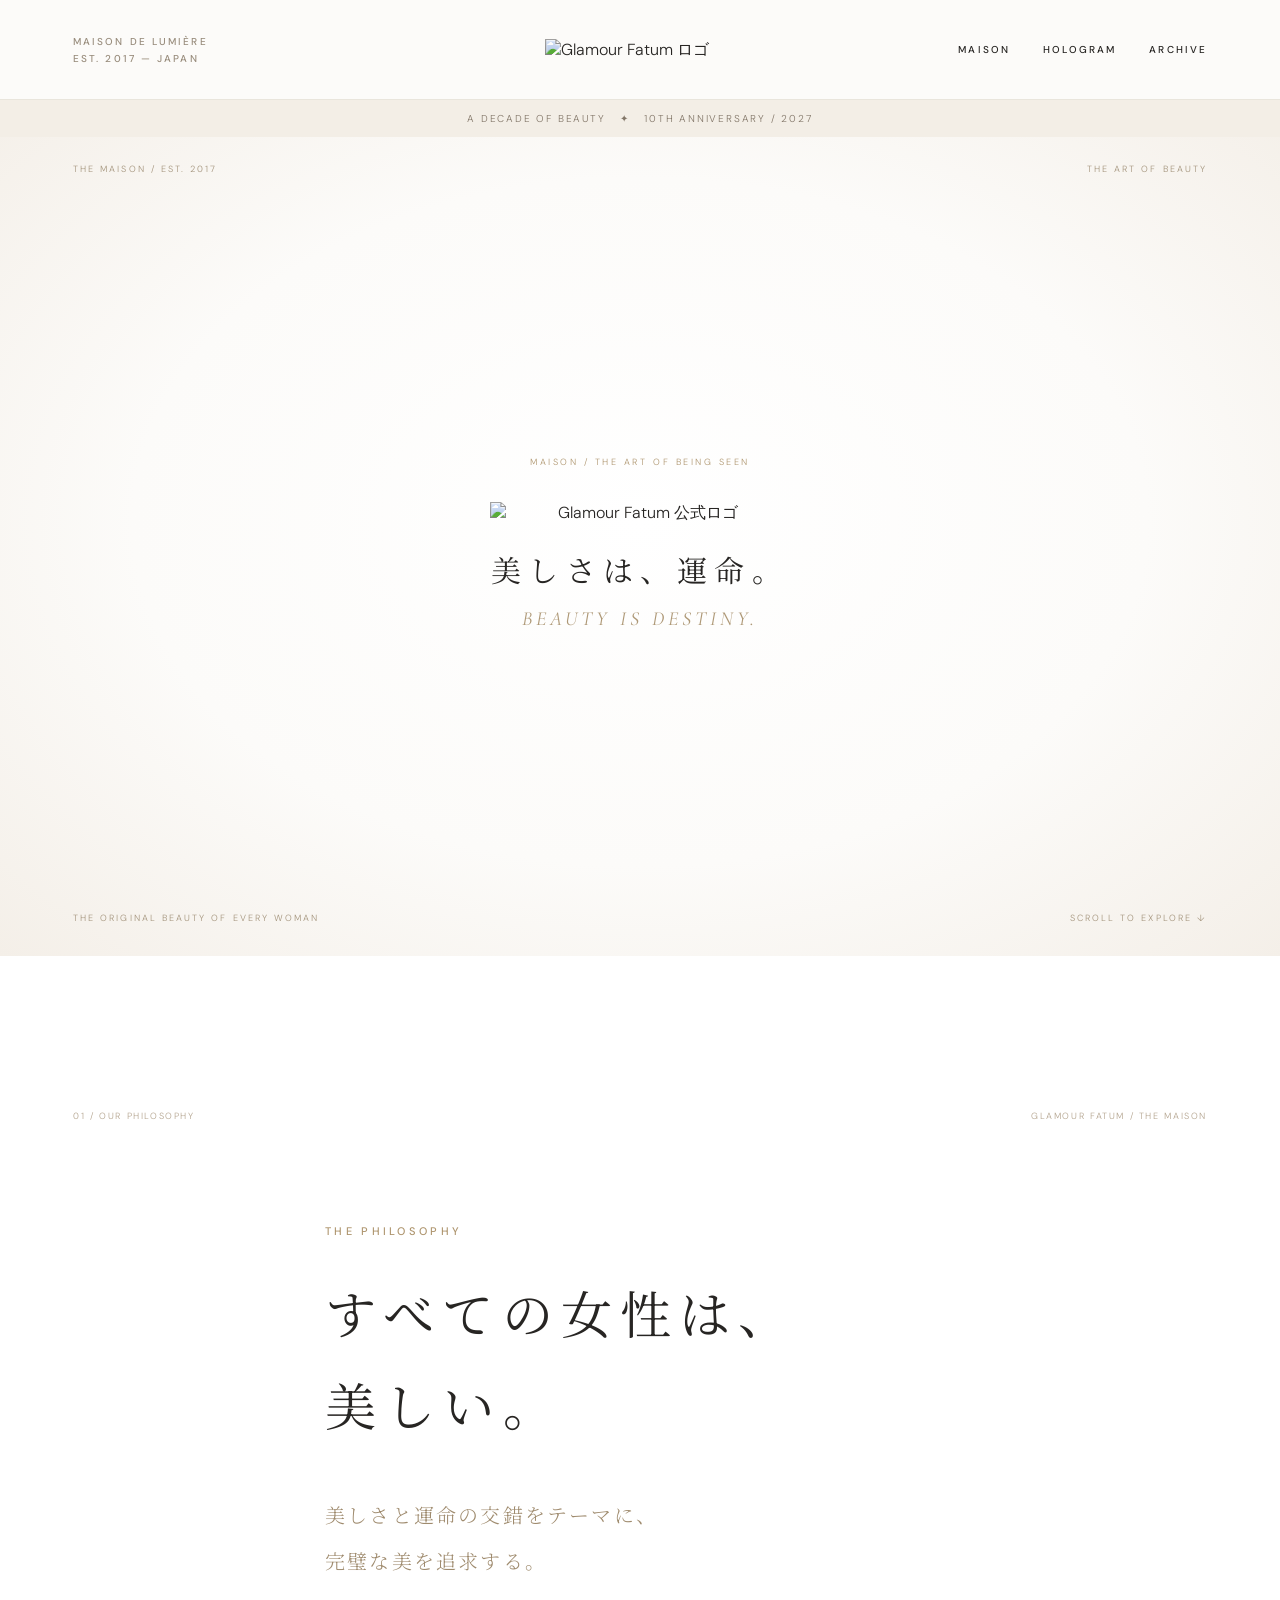
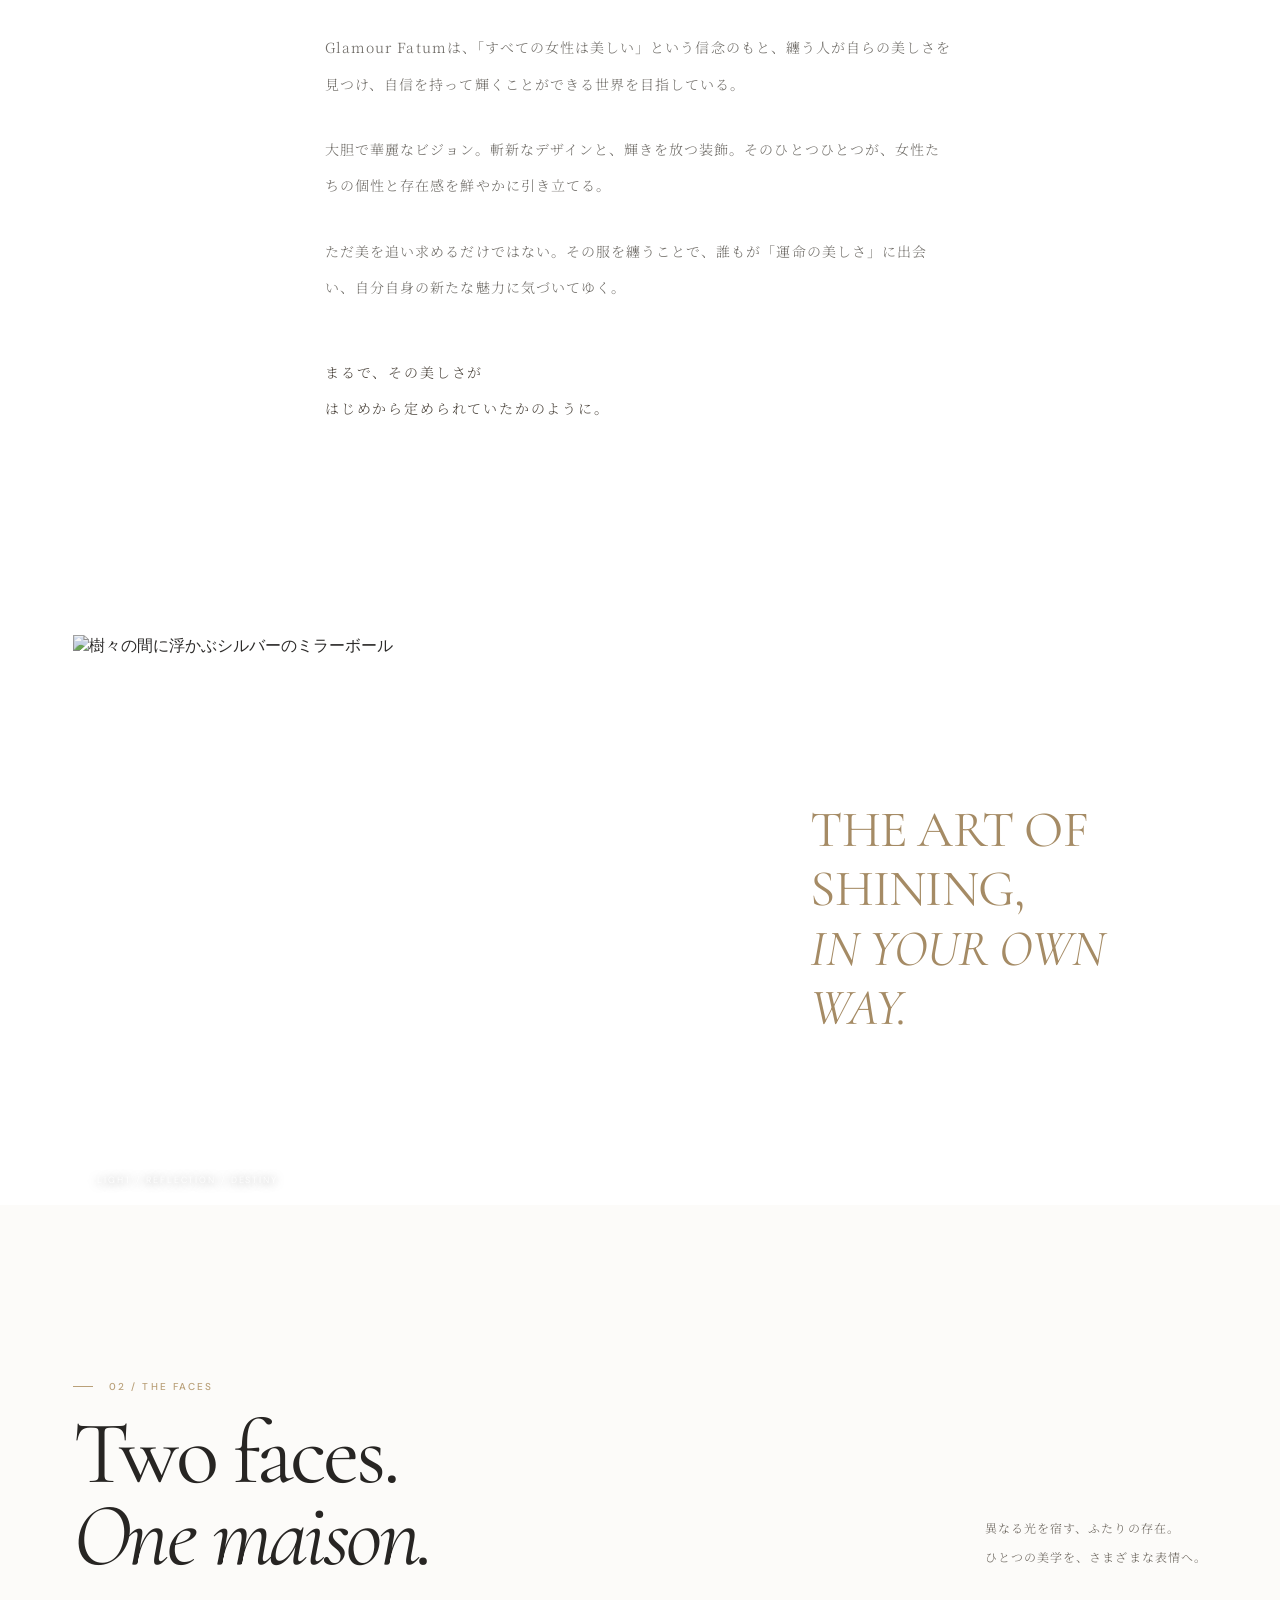
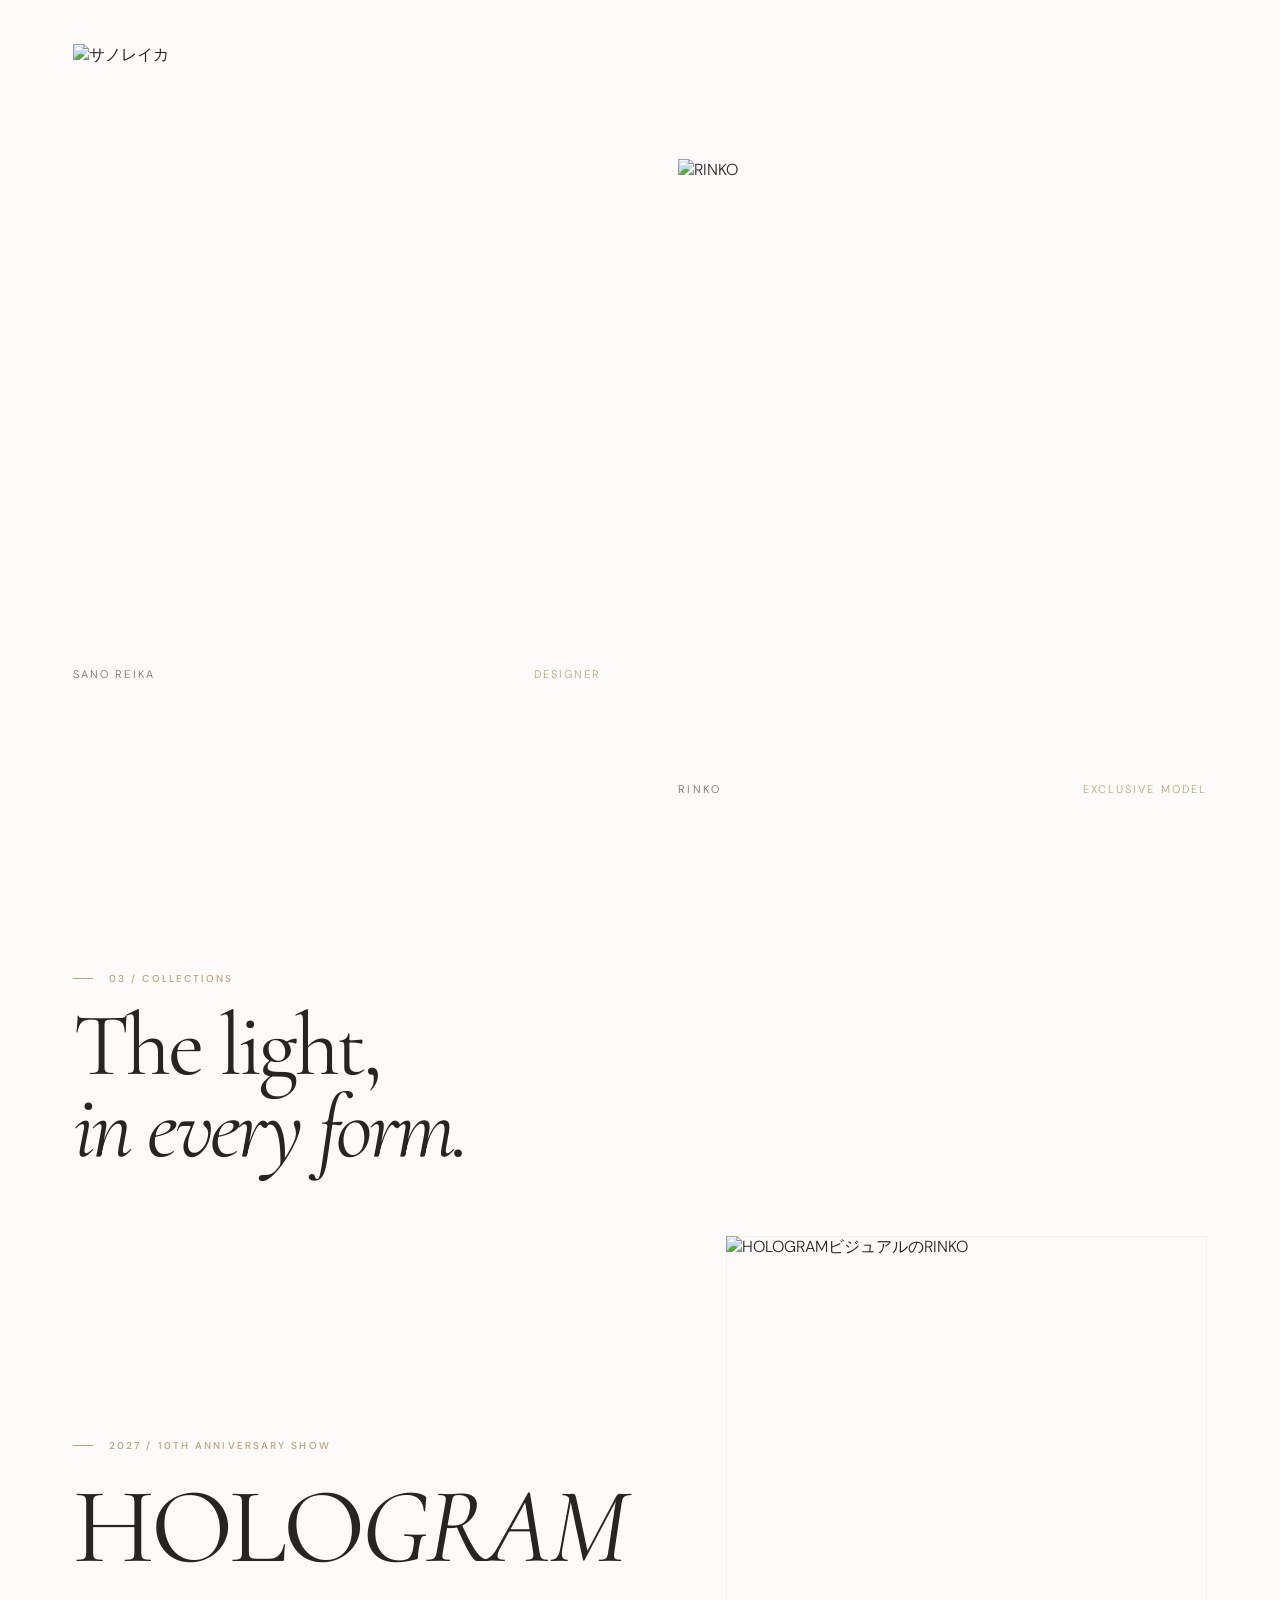
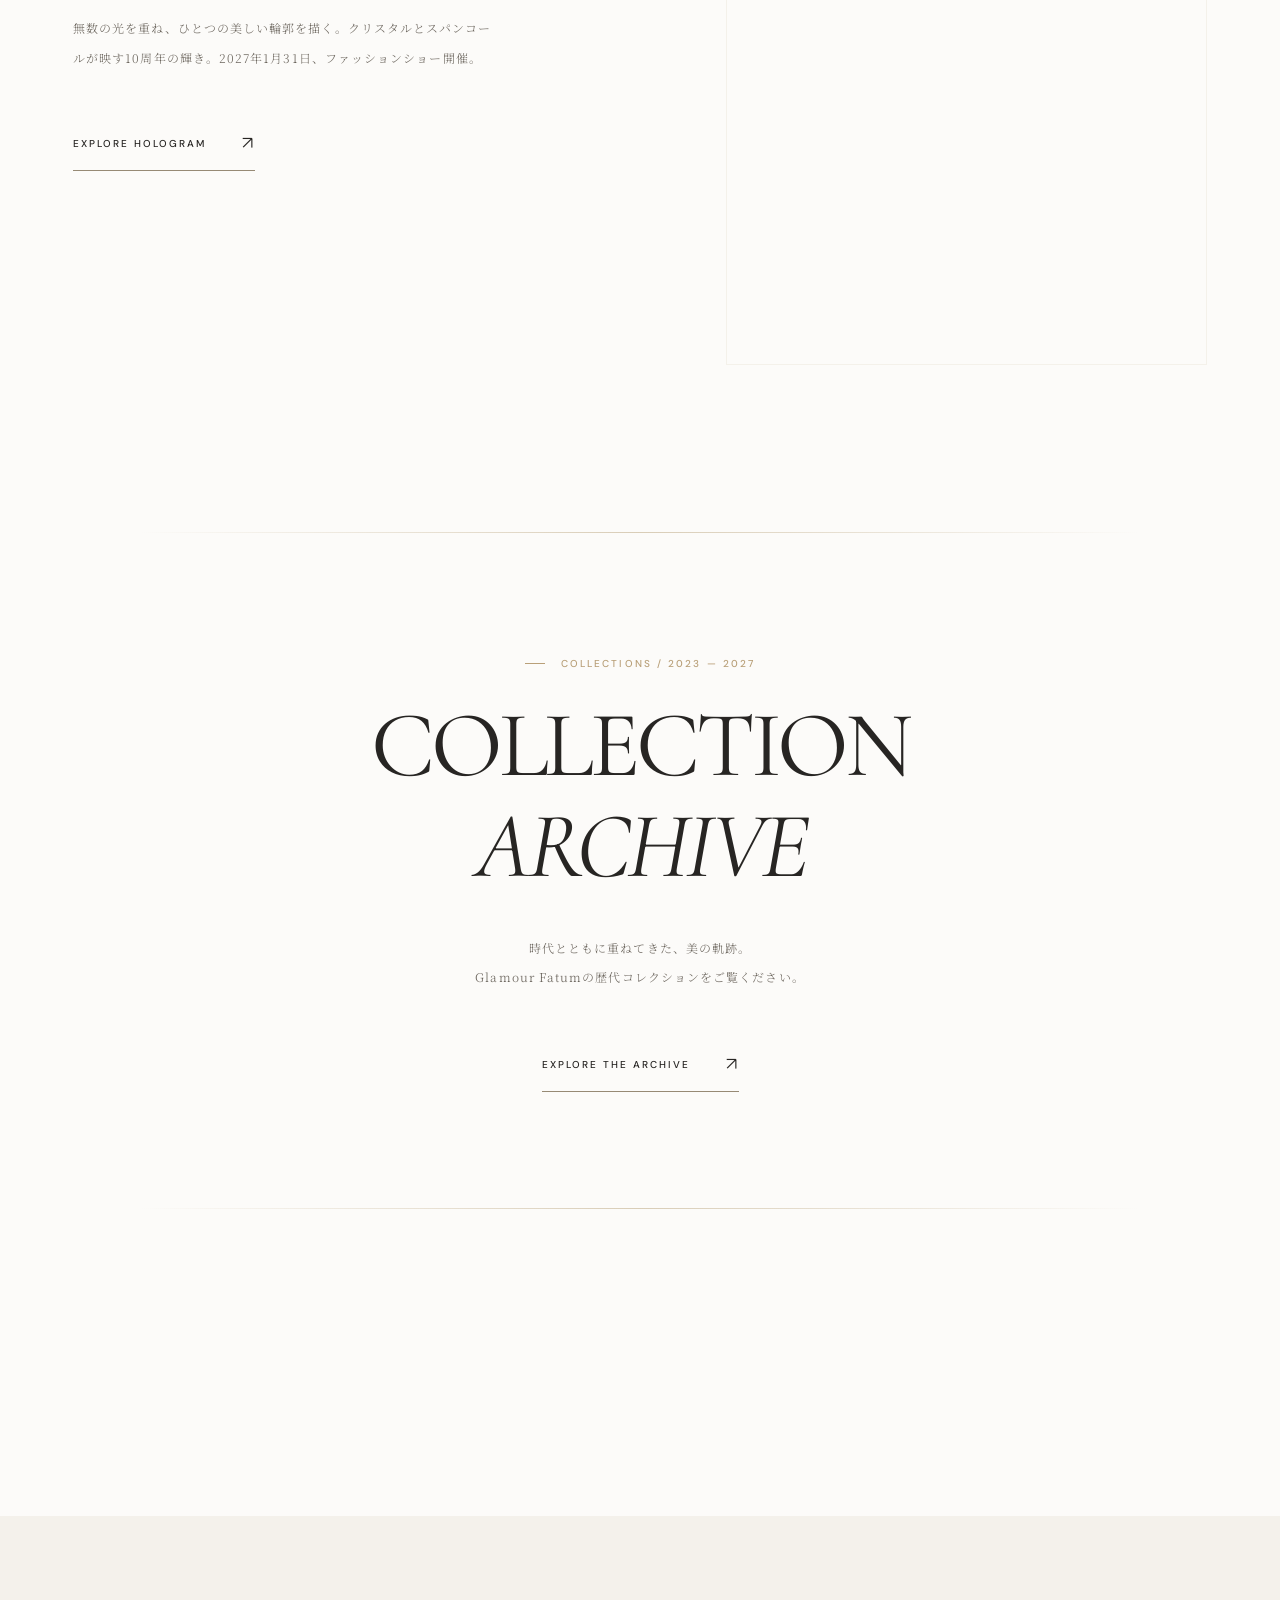
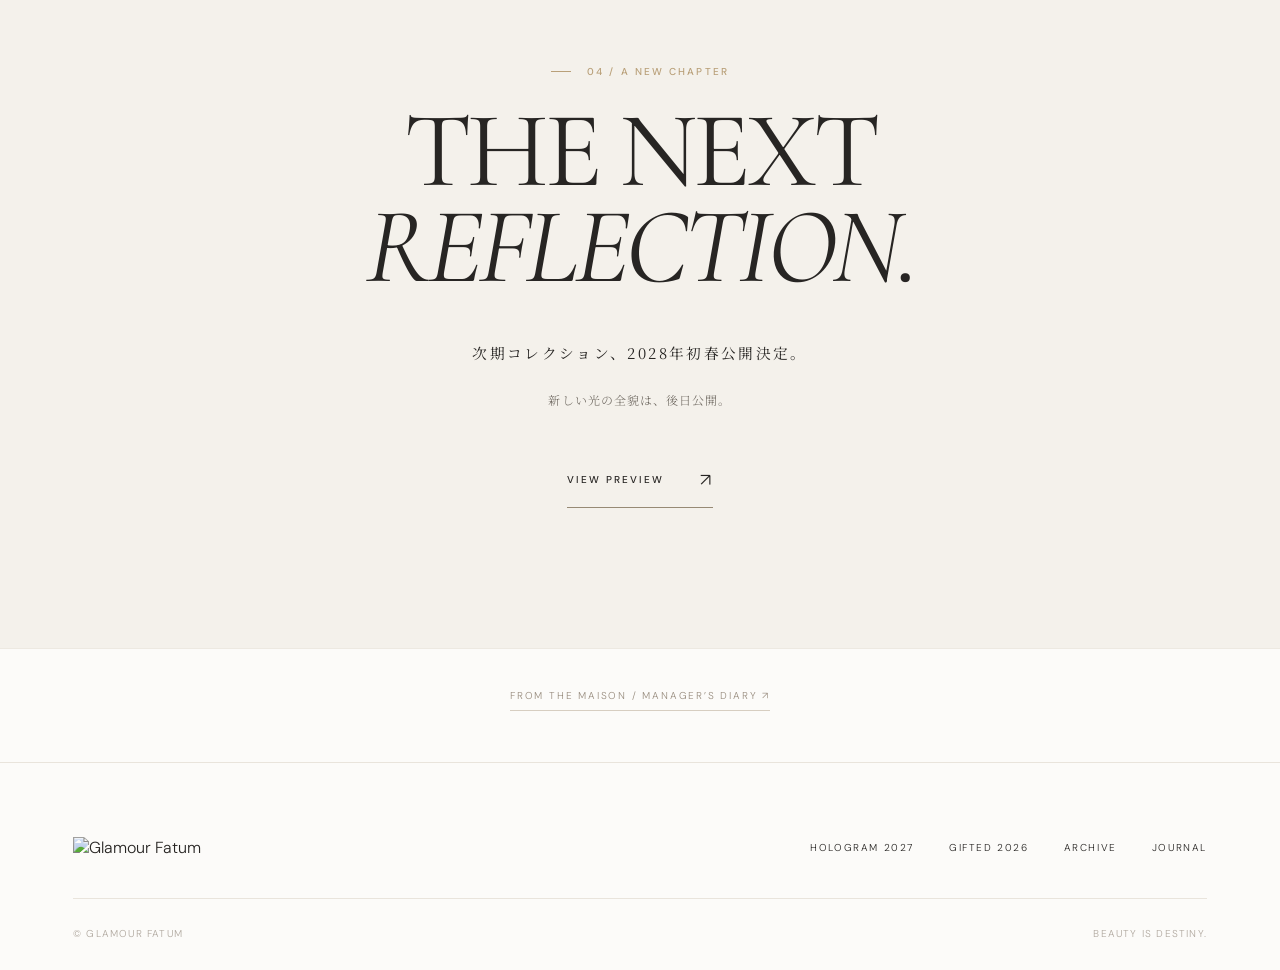
==== index.html @ 971a41c2 "Add files via upload" ====
<!DOCTYPE html>

<html lang="ja"><head><meta charset="utf-8"/><meta content="width=device-width,initial-scale=1" name="viewport"/><meta content="#fcfbf9" name="theme-color"/><meta content="Glamour Fatum 公式ブランドサイト。美しさは、運命。" name="description"/><title>MAISON | Glamour Fatum</title><link href="images/logo_full.png" rel="icon"/><link href="style.css" rel="stylesheet"/></head><body><div class="page"><header class="site-header"><div class="header-side">MAISON DE LUMIÈRE<br/>EST. 2017 — JAPAN</div><a aria-label="Glamour Fatum ホーム" class="brand" href="index.html"><img alt="Glamour Fatum ロゴ" src="images/logo_word.png"/></a><nav aria-label="メインメニュー" class="nav"><a href="index.html">MAISON</a><a href="collection.html">HOLOGRAM</a><a href="archive2026.html">ARCHIVE</a></nav></header><div class="strip">A DECADE OF BEAUTY   ✦   10TH ANNIVERSARY / 2027</div><main><section aria-label="Glamour Fatum ブランドの世界観" class="maison-intro">
<div class="maison-intro-meta"><span>THE MAISON / EST. 2017</span><span>THE ART OF BEAUTY</span></div>
<div class="maison-intro-center"><p class="maison-intro-serial">MAISON / THE ART OF BEING SEEN</p>
<img alt="Glamour Fatum 公式ロゴ" class="maison-intro-logo" src="images/logo_full.png"/>
<h1>美しさは、運命。</h1><p class="maison-intro-en">BEAUTY IS DESTINY.</p></div>
<div class="maison-intro-bottom"><span>THE ORIGINAL BEAUTY OF EVERY WOMAN</span><span>SCROLL TO EXPLORE ↓</span></div>
</section>
<section aria-labelledby="philosophy-title" class="philosophy" id="philosophy">
<div class="philosophy-head"><span>01 / OUR PHILOSOPHY</span><span>GLAMOUR FATUM / THE MAISON</span></div>
<div class="philosophy-content"><p class="philosophy-overline">THE PHILOSOPHY</p><h2 id="philosophy-title">すべての女性は、<br/>美しい。</h2>
<p class="philosophy-lead">美しさと運命の交錯をテーマに、<br/>完璧な美を追求する。</p>
<div class="philosophy-text"><p>Glamour Fatumは、「すべての女性は美しい」という信念のもと、纏う人が自らの美しさを見つけ、自信を持って輝くことができる世界を目指している。</p>
<p>大胆で華麗なビジョン。斬新なデザインと、輝きを放つ装飾。そのひとつひとつが、女性たちの個性と存在感を鮮やかに引き立てる。</p>
<p>ただ美を追い求めるだけではない。その服を纏うことで、誰もが「運命の美しさ」に出会い、自分自身の新たな魅力に気づいてゆく。</p>
<p class="philosophy-ending">まるで、その美しさが<br/>はじめから定められていたかのように。</p></div></div>
</section>
<section aria-label="Glamour Fatumの輝きを象徴するイメージカット" class="mirror-editorial">
<figure class="mirror-photo"><img alt="樹々の間に浮かぶシルバーのミラーボール" loading="lazy" src="images/mirrorball_editorial.webp"/><figcaption>LIGHT / REFLECTION / DESTINY</figcaption></figure>
<p class="mirror-caption">THE ART OF SHINING,<br/><em>IN YOUR OWN WAY.</em></p>
</section>
<section class="wrap spaced"><div class="section-head"><div><span class="overline">02 / THE FACES</span><h2>Two faces.<br/><em class="italic">One maison.</em></h2></div><p class="small-copy">異なる光を宿す、ふたりの存在。<br/>ひとつの美学を、さまざまな表情へ。</p></div><div class="editorial-pair"><figure><img alt="サノレイカ" src="images/reika_portrait.webp"/><figcaption><span>SANO REIKA</span><span class="caption-sub">DESIGNER</span></figcaption></figure><figure><img alt="RINKO" src="images/rinko_portrait.webp"/><figcaption><span>RINKO</span><span class="caption-sub">EXCLUSIVE MODEL</span></figcaption></figure></div></section>
<section class="wrap spaced" style="padding-top:0"><div class="section-head"><div><span class="overline">03 / COLLECTIONS</span><h2>The light,<br/><em class="italic">in every form.</em></h2></div></div><div class="collection-feature"><div class="feature-art"><img alt="HOLOGRAMビジュアルのRINKO" src="images/rinko_mirror.webp"/></div><div class="feature-copy"><span class="overline">2027 / 10TH ANNIVERSARY SHOW</span><h2 class="chapter-title">HOLO<em class="italic">GRAM</em></h2><p class="small-copy">無数の光を重ね、ひとつの美しい輪郭を描く。クリスタルとスパンコールが映す10周年の輝き。2027年1月31日、ファッションショー開催。</p><a class="line-link" href="collection.html">EXPLORE HOLOGRAM <span aria-hidden="true">↗</span></a></div></div><div class="archive-feature" aria-label="コレクションアーカイブへのご案内">
  <div class="archive-feature-rule" aria-hidden="true"></div>
  <div class="archive-feature-content">
    <span class="overline">COLLECTIONS / 2023 — 2027</span>
    <h2 class="archive-feature-title">COLLECTION<br><em class="italic">ARCHIVE</em></h2>
    <p class="small-copy">時代とともに重ねてきた、美の軌跡。<br>Glamour Fatumの歴代コレクションをご覧ください。</p>
    <a class="line-link" href="archive2026.html">EXPLORE THE ARCHIVE <span aria-hidden="true">↗</span></a>
  </div>
  <div class="archive-feature-rule" aria-hidden="true"></div>
</div></section>
<section class="coda"><span class="overline">04 / A NEW CHAPTER</span><h2>THE NEXT<br/><em class="italic">REFLECTION.</em></h2><p class="jp">次期コレクション、2028年初春公開決定。</p><p class="small-copy">新しい光の全貌は、後日公開。</p><a class="line-link" href="upcoming.html">VIEW PREVIEW <span aria-hidden="true">↗</span></a></section>
<aside aria-label="マネージャーの記録" class="journal-understated"><a href="journal.html">FROM THE MAISON  /  MANAGER’S DIARY  ↗</a></aside></main><footer class="site-footer"><a href="index.html"><img alt="Glamour Fatum" class="footer-logo" src="images/logo_word.png"/></a><div class="footer-links"><a href="collection.html">HOLOGRAM 2027</a><a href="gifted.html">GIFTED 2026</a><a href="archive2026.html">ARCHIVE</a><a href="journal.html">JOURNAL</a></div><div class="footer-meta"><span>© GLAMOUR FATUM</span><span>BEAUTY IS DESTINY.</span></div></footer></div></body></html>
---- style.css ----
@import url('https://fonts.googleapis.com/css2?family=Cormorant+Garamond:wght@400;500;600&family=DM+Sans:wght@300;400;500;600&family=Noto+Serif+JP:wght@400;500&display=swap');
:root{--ink:#272523;--mute:#837d75;--gold:#b9a079;--hair:#e9e4dc;--paper:#fcfbf9;--cream:#f7f4ee;--gutter:clamp(22px,5.7vw,108px);--serif:'Cormorant Garamond',Georgia,serif;--jp:'Noto Serif JP',serif;--sans:'DM Sans',sans-serif}
*{box-sizing:border-box}html{scroll-behavior:smooth}body{margin:0;color:var(--ink);background:var(--paper);font-family:var(--sans);font-weight:300;-webkit-font-smoothing:antialiased}img{display:block;max-width:100%}a{color:inherit;text-decoration:none}button{font:inherit}::selection{background:#e4d3b9;color:#181716}
.page{overflow:hidden}.site-header{height:100px;border-bottom:1px solid rgba(175,158,132,.24);display:grid;grid-template-columns:1fr auto 1fr;align-items:center;padding:0 var(--gutter);position:relative;z-index:10;background:rgba(252,251,249,.96)}.brand img{width:190px;height:auto;mix-blend-mode:multiply}.nav{display:flex;gap:clamp(18px,2.8vw,44px);justify-content:flex-end;align-items:center}.nav a,.header-side,.fine,.overline{font-size:10px;letter-spacing:.21em;font-weight:500;text-transform:uppercase}.nav a{white-space:nowrap;transition:color .2s}.nav a:hover{color:var(--gold)}.header-side{color:#998d7d;line-height:1.7}.mobile-menu{display:none}.strip{min-height:37px;background:#f3eee6;display:flex;justify-content:center;align-items:center;color:#827668;text-align:center;font-size:10px;letter-spacing:.18em;padding:7px 15px}.wrap{max-width:1490px;padding:0 var(--gutter);margin:0 auto}.overline{color:var(--gold);display:inline-flex;gap:16px;align-items:center}.overline:before{content:'';width:20px;height:1px;background:currentColor}.big-title{font-family:var(--serif);font-weight:400;font-size:clamp(68px,11.2vw,190px);line-height:.78;letter-spacing:-.047em;margin:0}.chapter-title{font-family:var(--serif);font-weight:400;font-size:clamp(58px,7.4vw,119px);letter-spacing:-.035em;line-height:.87;margin:20px 0 30px}.italic{font-style:italic}.jp{font-family:var(--jp);font-size:clamp(13px,1.15vw,16px);font-weight:400;letter-spacing:.16em;line-height:2.4}.small-copy{font-family:var(--jp);font-size:12px;line-height:2.45;letter-spacing:.09em;color:#6b655d}.line-link{display:inline-flex;gap:36px;align-items:center;border-bottom:1px solid #978a75;padding:15px 0;font-size:10px;letter-spacing:.2em;text-transform:uppercase;font-weight:500;transition:gap .2s,color .2s}.line-link:hover{gap:49px;color:#a58b62}.line-link span{font-size:18px;font-weight:300}.hairline{border:0;border-top:1px solid var(--hair)}
.hero{padding:clamp(72px,10vw,140px) var(--gutter) clamp(98px,11vw,160px);position:relative}.hero-flag{display:flex;justify-content:space-between;align-items:center;margin-bottom:clamp(42px,5vw,80px);color:#9b8b75}.hero-grid{display:grid;grid-template-columns:.83fr 1.17fr;gap:6vw;align-items:center}.hero-copy{align-self:stretch;display:flex;flex-direction:column;justify-content:center}.hero-copy .jp{margin:44px 0 38px}.hero-images{position:relative;min-height:650px}.hero-images .frame-a{width:69%;height:585px;object-fit:cover;object-position:50% 34%;margin-left:auto}.hero-images .frame-b{position:absolute;left:0;bottom:-50px;width:45%;height:380px;object-fit:cover;object-position:center 33%;border:9px solid var(--paper)}.hero-vertical{position:absolute;right:-22px;bottom:-85px;writing-mode:vertical-rl;color:var(--gold);font-family:var(--serif);font-size:12px;letter-spacing:.3em}.hero-orbit{font-family:var(--serif);color:#e6d9c6;position:absolute;font-size:clamp(130px,16vw,255px);line-height:1;left:40%;top:10%;pointer-events:none;z-index:-1}
.spaced{padding-top:clamp(100px,13vw,205px);padding-bottom:clamp(100px,13vw,205px)}.section-head{display:flex;justify-content:space-between;align-items:end;gap:22px;margin-bottom:66px}.section-head h2{font-family:var(--serif);font-size:clamp(50px,7vw,105px);letter-spacing:-.04em;font-weight:400;line-height:.92;margin:20px 0 0}.section-head .small-copy{max-width:320px;margin:0 0 6px}.editorial-pair{display:grid;grid-template-columns:1fr 1fr;gap:clamp(24px,6vw,110px)}.editorial-pair figure{margin:0}.editorial-pair figure:nth-child(2){padding-top:115px}.editorial-pair img{width:100%;height:clamp(370px,47vw,650px);object-fit:cover}.editorial-pair figcaption{padding:22px 0 0;display:flex;justify-content:space-between;font-size:11px;letter-spacing:.19em;color:#766d65}.editorial-pair .caption-sub{color:var(--gold)}.statements{padding:100px var(--gutter);border-top:1px solid var(--hair);border-bottom:1px solid var(--hair);text-align:center}.statements .jp{max-width:700px;margin:0 auto}.statements .logo-centre{width:min(230px,55%);margin:0 auto 25px;mix-blend-mode:multiply}.collection-feature{display:grid;grid-template-columns:1fr 1fr;gap:clamp(30px,8vw,120px);align-items:center}.collection-feature:nth-child(even){direction:rtl}.collection-feature>*{direction:ltr}.feature-art{position:relative}.feature-art img{width:100%;height:clamp(490px,57vw,810px);object-fit:cover}.feature-art:after{content:'';position:absolute;inset:0;border:1px solid rgba(185,160,121,.12);pointer-events:none}.feature-copy{padding:65px 0}.feature-copy .chapter-title{font-size:clamp(67px,8.4vw,140px)}.feature-copy .small-copy{max-width:420px}.feature-copy .line-link{margin-top:32px}.coda{background:#f4f1eb;padding:140px var(--gutter);text-align:center}.coda h2{font-family:var(--serif);font-size:clamp(58px,8.4vw,135px);font-weight:400;line-height:.89;letter-spacing:-.04em;margin:26px 0 40px}.coda .small-copy{margin-bottom:38px}.coda .line-link{margin:auto}.site-footer{padding:74px var(--gutter) 30px;border-top:1px solid var(--hair);display:grid;grid-template-columns:1fr auto;gap:40px}.footer-logo{width:180px;mix-blend-mode:multiply}.footer-links{display:flex;gap:35px;align-items:center;font-size:10px;letter-spacing:.16em}.footer-meta{grid-column:1/-1;display:flex;justify-content:space-between;color:#afa79e;font-size:10px;letter-spacing:.12em;border-top:1px solid var(--hair);padding-top:28px}
.inner-hero{padding:100px var(--gutter) 90px;text-align:center}.inner-hero .chapter-title{font-size:clamp(90px,15vw,260px);margin:43px 0 28px}.inner-hero .jp{color:#73685d}.cover-photo{width:100%;height:min(76vw,930px);object-fit:cover;object-position:center 37%}.photo-credit{padding:19px var(--gutter);display:flex;justify-content:space-between;color:#9b8c7b;font-size:10px;letter-spacing:.18em}.intro-split{display:grid;grid-template-columns:1fr 1fr;gap:9vw;padding-top:145px;padding-bottom:140px}.intro-split h2{font-family:var(--serif);font-weight:400;font-size:clamp(52px,7vw,110px);line-height:.9;letter-spacing:-.03em;margin:20px 0}.intro-split p{margin-top:30px;max-width:465px}.archive-banner{border-top:1px solid var(--hair);border-bottom:1px solid var(--hair);padding:62px var(--gutter);display:flex;justify-content:space-between;gap:30px;align-items:center}.archive-banner strong{font-family:var(--serif);font-size:39px;font-weight:400;letter-spacing:-.02em}.archive-banner p{font-family:var(--jp);font-size:12px;color:#8e8172}.archive-banner a{flex-shrink:0}.look-area{padding-top:110px;padding-bottom:160px}.looks{display:grid;grid-template-columns:repeat(3,1fr);column-gap:clamp(18px,3vw,50px);row-gap:90px}.look{padding:0;margin:0;border:0;background:none;text-align:left;cursor:pointer;color:inherit}.look .look-pic{overflow:hidden;background:#eeeae3;position:relative}.look .look-pic img{width:100%;aspect-ratio:2/2.8;object-fit:cover;transition:transform .7s ease}.look:hover img{transform:scale(1.035)}.look .look-pic:after{content:'↗';position:absolute;right:19px;bottom:19px;width:37px;height:37px;display:grid;place-items:center;background:rgba(255,255,255,.93);font-size:19px}.look .look-legend{display:flex;justify-content:space-between;gap:15px;margin-top:18px;align-items:center}.look .look-legend b{font-size:11px;letter-spacing:.17em;font-weight:500}.look .look-legend span{color:#ac9d8a;font-family:var(--serif);font-size:17px;font-style:italic}.look .look-name{font-family:var(--serif);font-size:27px;font-weight:400;margin:7px 0 0}.modal{border:0;padding:0;width:min(1100px,92vw);max-height:min(90vh,970px);box-shadow:0 32px 100px #2d272630;background:#fff;color:var(--ink)}.modal::backdrop{background:rgba(18,17,16,.75)}.modal-in{display:grid;grid-template-columns:1.05fr .95fr;min-height:600px}.modal-img{width:100%;height:100%;max-height:83vh;object-fit:cover}.modal-text{padding:clamp(36px,6vw,90px);align-self:center}.modal-text h3{font-family:var(--serif);font-size:clamp(40px,5vw,78px);font-weight:400;line-height:1.0;margin:18px 0 28px}.modal-text p{color:#756b60;font-family:var(--jp);font-size:12px;line-height:2.45}.modal-close{position:absolute;right:20px;top:20px;width:40px;height:40px;border:1px solid var(--hair);background:#fff;cursor:pointer;font-size:19px}.modal-controls{display:flex;gap:18px;margin-top:56px}.modal-controls button{border:0;border-bottom:1px solid #a4a09b;padding:10px 20px 10px 0;background:none;letter-spacing:.12em;cursor:pointer;color:var(--ink)}.modal-controls button:disabled{opacity:.3;cursor:default}
.archive-list{padding:80px var(--gutter) 150px}.archive-list .old-row{display:grid;grid-template-columns:160px 1fr 180px;align-items:center;border-top:1px solid var(--hair);padding:35px 0;gap:25px}.archive-list .old-row:last-child{border-bottom:1px solid var(--hair)}.old-year{color:var(--gold);font-size:11px;letter-spacing:.19em}.old-title{font-family:var(--serif);font-weight:400;font-size:clamp(42px,6vw,85px);line-height:.95}.old-note{font-size:10px;letter-spacing:.17em;color:#968c80;text-align:right}.journal-grid{display:grid;grid-template-columns:1fr 1fr;gap:70px 65px;padding:30px var(--gutter) 160px}.journal-card{border-top:1px solid var(--hair);padding-top:30px}.journal-card img{width:100%;height:300px;object-fit:cover}.journal-card .date{display:block;font-size:10px;color:var(--gold);letter-spacing:.23em;margin:30px 0 14px}.journal-card h2{font-family:var(--jp);font-weight:400;font-size:23px;letter-spacing:.09em;line-height:1.65;margin:0 0 13px}.journal-card p{font-family:var(--jp);color:#8c8175;font-size:12px;line-height:2}.article{max-width:900px;margin:0 auto;padding:130px var(--gutter) 180px}.article .article-title{font-family:var(--jp);font-weight:400;font-size:clamp(28px,4vw,55px);line-height:1.65;margin:34px 0}.article .article-image{width:100%;height:clamp(280px,48vw,600px);object-fit:cover;margin:65px 0}.article .article-body p{font-family:var(--jp);line-height:2.85;font-size:14px;letter-spacing:.07em;margin:0 0 34px}.article .line-link{margin-top:45px}
@media(max-width:1000px){.site-header{grid-template-columns:1fr auto;min-height:83px;height:auto}.header-side{display:none}.brand img{width:157px}.nav{gap:18px}.nav a{font-size:9px;letter-spacing:.13em}.hero-images{min-height:500px}.hero-images .frame-a{height:460px}.hero-images .frame-b{height:270px}.hero-vertical{right:0}.looks{grid-template-columns:repeat(2,1fr)}.feature-copy .chapter-title{font-size:clamp(56px,9vw,95px)}}
@media(max-width:650px){:root{--gutter:22px}.site-header{min-height:70px;padding:12px var(--gutter);gap:8px;display:block}.brand{display:block;width:155px;margin:0 auto 15px}.brand img{width:100%}.nav{justify-content:center;gap:14px;flex-wrap:wrap}.nav a{font-size:9px;letter-spacing:.09em}.strip{font-size:9px;letter-spacing:.08em}.hero{padding:58px var(--gutter) 108px}.hero-flag{margin-bottom:32px}.hero-grid{grid-template-columns:1fr;gap:38px}.hero-copy{text-align:center;align-items:center}.hero-copy .jp{margin:26px 0 18px;font-size:12px}.big-title{font-size:clamp(70px,18vw,115px)}.hero-images{min-height:430px}.hero-images .frame-a{width:76%;height:430px}.hero-images .frame-b{width:47%;height:255px;bottom:-29px;border:5px solid var(--paper)}.hero-vertical{display:none}.hero-orbit{display:none}.spaced{padding-top:95px;padding-bottom:95px}.section-head{display:block;margin-bottom:35px}.section-head .small-copy{margin-top:20px}.editorial-pair{gap:16px}.editorial-pair img{height:300px}.editorial-pair figure:nth-child(2){padding-top:80px}.editorial-pair figcaption{display:block;font-size:9px;line-height:2}.statements{padding:85px var(--gutter)}.collection-feature,.collection-feature:nth-child(even){display:flex;flex-direction:column;direction:ltr;gap:26px}.collection-feature .feature-art,.collection-feature .feature-copy{width:100%;padding:0}.feature-art img{height:480px}.feature-copy .chapter-title{font-size:clamp(67px,16vw,105px)}.feature-copy{padding-bottom:40px!important}.coda{padding:100px var(--gutter)}.site-footer{padding:60px var(--gutter) 26px;display:block}.footer-logo{width:145px}.footer-links{margin:35px 0;gap:23px;flex-wrap:wrap}.footer-meta{gap:16px;line-height:1.7}.inner-hero{padding:75px var(--gutter) 60px}.inner-hero .chapter-title{font-size:clamp(80px,18vw,125px);margin:27px 0}.inner-hero .jp{font-size:12px}.cover-photo{height:490px}.photo-credit{font-size:8px;letter-spacing:.1em;gap:10px}.intro-split{display:block;padding-top:80px;padding-bottom:90px}.intro-split p{margin-top:24px}.archive-banner{display:block;padding:48px var(--gutter)}.archive-banner strong{font-size:34px}.archive-banner a{margin-top:14px}.look-area{padding-top:70px;padding-bottom:110px}.looks{grid-template-columns:repeat(2,minmax(0,1fr));gap:48px 14px}.look .look-legend{display:block}.look .look-legend span{display:block;margin-top:7px}.look .look-name{font-size:21px}.look .look-pic:after{bottom:8px;right:8px;width:29px;height:29px}.modal{width:96vw;max-height:94vh}.modal-in{display:block;min-height:auto}.modal-img{height:48vh;max-height:none}.modal-text{padding:26px}.modal-text h3{font-size:43px;margin:10px 0 15px}.modal-controls{margin-top:22px}.archive-list{padding:55px var(--gutter) 100px}.archive-list .old-row{grid-template-columns:85px 1fr;gap:10px;padding:28px 0}.old-note{grid-column:2;text-align:left}.old-title{font-size:48px}.journal-grid{display:block;padding:25px var(--gutter) 110px}.journal-card{margin-bottom:65px}.journal-card img{height:260px}.article{padding:85px var(--gutter) 120px}.article .article-image{margin:35px 0}.article .article-body p{font-size:13px}}
@media(prefers-reduced-motion:reduce){*,*:before,*:after{scroll-behavior:auto!important;transition:none!important}}

/* Mobile readability & uncut original brand mark — 2026-11-01 */
.brand img,.footer-logo,.statements .logo-centre{object-fit:contain;object-position:center;max-width:100%;height:auto;mix-blend-mode:multiply}
.inner-hero .chapter-title,.feature-copy .chapter-title{white-space:nowrap;overflow:visible;line-height:1.04}
@media(max-width:650px){
 :root{--gutter:clamp(16px,5vw,25px)}
 .page{overflow:hidden}
 .site-header{padding:15px var(--gutter) 13px;min-height:0}
 .site-header .brand{width:min(220px,68vw);max-width:100%;margin:0 auto 15px}
 .site-header .brand img{width:100%;height:auto;max-height:58px;object-fit:contain}
 .site-header .nav{display:grid;grid-template-columns:repeat(4,minmax(0,1fr));gap:2px 7px;width:100%;align-items:center}
 .site-header .nav a{text-align:center;white-space:nowrap;font-size:clamp(8px,2.35vw,10px);letter-spacing:.025em;line-height:1.5;padding:6px 0}
 .inner-hero{padding:62px var(--gutter) 48px}
 .inner-hero .chapter-title{font-size:clamp(38px,12.8vw,76px);letter-spacing:-.055em;margin:22px 0 17px;white-space:nowrap}
 .feature-copy .chapter-title{font-size:clamp(38px,12.1vw,79px);letter-spacing:-.055em;white-space:nowrap;margin:18px 0 22px}
 .hero-copy .big-title{font-size:clamp(60px,16vw,105px)}
 .section-head h2{font-size:clamp(43px,12.2vw,73px)}
 .statements .logo-centre{width:min(250px,70vw);height:auto;max-height:300px;object-fit:contain}
 .site-footer .footer-logo{width:min(195px,55vw);height:auto;object-fit:contain}
 .cover-photo{height:clamp(365px,118vw,530px)}
 .photo-credit{flex-wrap:wrap;line-height:1.8}
 .look .look-name{font-size:clamp(17px,5vw,23px);overflow-wrap:anywhere}
 .modal-text h3{font-size:clamp(30px,10vw,45px)}
}
@media(max-width:375px){
 .inner-hero .chapter-title{font-size:12vw}
 .feature-copy .chapter-title{font-size:11.3vw}
 .site-header .nav a{font-size:8px}
}

/* THE MAISON — photographic philosophy redesign, mobile first */
.maison-intro{min-height:720px;min-height:min(91svh,850px);padding:24px var(--gutter) 30px;display:flex;flex-direction:column;justify-content:space-between;gap:32px;background:radial-gradient(ellipse at 50% 47%,#fff 0%,#fcfbf9 56%,#f4efe8 100%)}
.maison-intro-meta,.maison-intro-bottom{display:flex;justify-content:space-between;gap:18px;font-size:9px;letter-spacing:.23em;color:#a2927a;line-height:1.8}
.maison-intro-center{margin:auto;text-align:center;width:100%;display:flex;flex-direction:column;align-items:center}
.maison-intro-serial{font-size:9px;letter-spacing:.28em;color:#ae956e;margin:0 0 34px}
.maison-intro-logo{width:clamp(180px,25vw,300px);max-width:72%;height:auto;object-fit:contain;mix-blend-mode:multiply}
.maison-intro h1{font-family:var(--jp);font-size:clamp(19px,2.7vw,30px);letter-spacing:.24em;font-weight:400;line-height:1.7;margin:20px 0 0}
.maison-intro-en{font:italic 20px var(--serif);letter-spacing:.2em;color:#ae9876;margin:12px 0 0}
.philosophy{padding:clamp(76px,12vw,160px) var(--gutter) clamp(105px,14vw,195px);background:#fff}
.philosophy-head{display:flex;justify-content:space-between;gap:20px;color:#b2a28c;font-size:9px;letter-spacing:.18em}
.philosophy-content{width:min(100%,630px);margin:clamp(65px,8vw,130px) auto 0}
.philosophy-overline{font:500 11px var(--sans);letter-spacing:.3em;color:#ae956e;margin:0 0 28px}
.philosophy h2{font-family:var(--jp);font-weight:400;font-size:clamp(27px,4vw,52px);line-height:1.8;letter-spacing:.16em;margin:0 0 42px}
.philosophy-lead{font-family:var(--jp);font-size:clamp(15px,2vw,20px);line-height:2.3;letter-spacing:.11em;color:#9f8b6e;margin:0 0 45px}
.philosophy-text p{font-family:var(--jp);color:#716e69;font-size:clamp(12px,1.15vw,14px);line-height:2.6;letter-spacing:.075em;margin:0 0 29px}
.philosophy-text .philosophy-ending{color:#4b443c;margin-top:48px;letter-spacing:.13em}
.mirror-editorial{padding:0 var(--gutter) 0;background:#fff;display:flex;align-items:center;gap:8vw;min-height:570px}
.mirror-photo{position:relative;margin:0;width:56%;align-self:stretch;min-height:570px;overflow:hidden}
.mirror-photo img{width:100%;height:100%;position:absolute;inset:0;object-fit:cover;object-position:50% 55%;filter:saturate(.72) contrast(.93)}
.mirror-photo figcaption{position:absolute;bottom:19px;left:24px;color:#fff;font-size:9px;letter-spacing:.21em;text-shadow:0 1px 8px #0008}
.mirror-caption{font-family:var(--serif);font-size:clamp(27px,4vw,66px);font-weight:400;line-height:1.16;letter-spacing:-.015em;color:#a58b65;flex:1}.mirror-caption em{font-weight:400}
.journal-visual{background:linear-gradient(145deg,#f3efe8,#fff 55%,#eee5d6);height:clamp(370px,47vw,650px);display:flex;flex-direction:column;align-items:center;justify-content:center;gap:40px;text-align:center;padding:30px;color:#a38a66}
.journal-visual span{font-family:var(--serif);font-size:clamp(40px,6vw,95px);line-height:.9;letter-spacing:-.025em}.journal-visual small{font-size:9px;letter-spacing:.22em}
@media(max-width:650px){
 .maison-intro{min-height:calc(78svh - 110px);min-height:max(475px,calc(78svh - 110px));padding:21px var(--gutter) 24px;gap:20px}
 .maison-intro-meta,.maison-intro-bottom{font-size:7px;letter-spacing:.11em}
 .maison-intro-center{padding:25px 0}
 .maison-intro-serial{font-size:8px;letter-spacing:.16em;margin-bottom:22px}
 .maison-intro-logo{width:min(190px,54vw);max-width:100%}
 .maison-intro h1{font-size:clamp(16px,4.45vw,21px);letter-spacing:.17em;margin-top:16px}
 .maison-intro-en{font-size:15px;letter-spacing:.13em}
 .philosophy{padding:81px var(--gutter) 100px}
 .philosophy-head{font-size:7px;letter-spacing:.1em}
 .philosophy-content{margin-top:70px}
 .philosophy-overline{font-size:9px;margin-bottom:30px}
 .philosophy h2{font-size:clamp(25px,7vw,34px);letter-spacing:.08em;line-height:1.72;margin-bottom:34px}
 .philosophy-lead{font-size:14px;letter-spacing:.04em;line-height:2.25;margin-bottom:40px}
 .philosophy-text p{font-size:12px;letter-spacing:.045em;line-height:2.65;margin-bottom:28px}
 .philosophy-text .philosophy-ending{margin-top:42px}
 .mirror-editorial{display:block;min-height:0;padding:0 0 70px}
 .mirror-photo{width:100%;height:clamp(330px,112vw,510px);min-height:0}
 .mirror-photo img{object-position:center 58%}
 .mirror-photo figcaption{left:var(--gutter);bottom:14px;font-size:8px}
 .mirror-caption{margin:32px var(--gutter) 0;font-size:clamp(34px,10vw,48px);line-height:1.02}
 .journal-visual{height:300px}.journal-visual span{font-size:50px}
}

/* 2026-11-01 editorial refinement / mobile-first */
.site-header .nav{gap:clamp(18px,2.6vw,36px)}
.journal-understated{padding:34px var(--gutter) 54px;background:#fcfbf9;text-align:center;border-top:1px solid rgba(175,158,132,.20)}
.journal-understated a{color:#978b7d;text-decoration:none;font-size:10px;letter-spacing:.18em;line-height:2.4;border-bottom:1px solid #d7cec1;padding-bottom:8px}
.journal-understated a:hover{color:#92764e}
.collection-concept .concept-signoff{margin-top:32px;color:#b39b78;font-size:10px;letter-spacing:.21em;line-height:1.8}
.collection-concept .jp{letter-spacing:.08em}
@media(max-width:650px){
 .site-header .nav{display:grid;grid-template-columns:repeat(3,minmax(0,1fr));gap:4px 10px;max-width:430px;margin:0 auto}
 .site-header .nav a{font-size:clamp(9px,2.6vw,11px);letter-spacing:.08em;padding:7px 0}
 .journal-understated{padding:28px var(--gutter) 45px}
 .journal-understated a{font-size:8px;letter-spacing:.11em}
 .collection-concept{padding-top:82px;padding-bottom:95px}
 .collection-concept h2{font-size:clamp(47px,12vw,74px)}
 .collection-concept .jp{font-size:14px;line-height:2.1}
 .collection-concept .small-copy{font-size:12px;line-height:2.5}
 .collection-concept .concept-signoff{font-size:9px;letter-spacing:.12em}
}

/* COLLECTION ACCENT SYSTEM — restrained white / gold / silver with one unique tone */
.collection-gifted{--edition:#165c50;--edition-pale:#edf5f1;--edition-line:rgba(22,92,80,.24);--edition-text:#246b5c}
.collection-hologram{--edition:#beb4bc;--edition-pale:#f5f2f4;--edition-line:rgba(155,142,151,.34);--edition-text:#8c7e89}
.collection-upcoming{--edition:#b2a08c;--edition-pale:#f8f5ef;--edition-line:rgba(178,160,140,.27);--edition-text:#a58e6b}
.collection-gifted .inner-hero,.collection-hologram .inner-hero,.collection-upcoming .inner-hero{position:relative;isolation:isolate;background:linear-gradient(155deg,#fff 14%,var(--edition-pale) 100%)}
.collection-gifted .inner-hero:before,.collection-hologram .inner-hero:before,.collection-upcoming .inner-hero:before{content:"";position:absolute;inset:0;background:radial-gradient(circle at 80% 22%,#fff 0%,transparent 52%);opacity:.75;pointer-events:none;z-index:-1}
.collection-tone-line{width:clamp(66px,11vw,130px);height:2px;margin:36px auto 0;background:linear-gradient(90deg,transparent,var(--edition),transparent);opacity:.8}
.edition-signature{display:block;color:var(--edition);font-size:15px;line-height:1;margin:12px auto 0;opacity:.55}
.collection-gifted .inner-hero .overline,.collection-hologram .inner-hero .overline,.collection-upcoming .inner-hero .overline{color:var(--edition-text)}
.collection-gifted .photo-credit,.collection-hologram .photo-credit{border-bottom:1px solid var(--edition-line)}
.collection-gifted .collection-concept,.collection-hologram .collection-concept{position:relative}
.collection-gifted .collection-concept:before,.collection-hologram .collection-concept:before{content:"";height:1px;width:clamp(70px,12vw,150px);display:block;background:var(--edition);opacity:.5;position:absolute;top:42px;left:var(--gutter)}
.collection-gifted .collection-concept .jp,.collection-hologram .collection-concept .jp{color:var(--edition-text)}
.collection-gifted .look-area,.collection-hologram .look-area{background:linear-gradient(180deg,#fff 0%,#fcfbf9 75%,var(--edition-pale) 100%)}
.collection-gifted .look-pic:after,.collection-hologram .look-pic:after{background:rgba(255,255,255,.88);border:1px solid var(--edition-line);color:var(--edition-text)}
.collection-gifted .look:focus-visible,.collection-hologram .look:focus-visible{outline:2px solid var(--edition);outline-offset:6px}
.collection-gifted .look-legend b,.collection-hologram .look-legend b{color:var(--edition-text)}
.collection-gifted .modal-text .overline,.collection-hologram .modal-text .overline{color:var(--edition-text)}
/* History is visually themed, not a published color key: no color names or initials */
.archive-intro .chapter-title{font-size:clamp(52px,11vw,115px)}
.history{padding-top:50px;padding-bottom:105px}
.history-row{--row:#bba079;display:grid;grid-template-columns:95px minmax(0,1fr) auto;gap:20px;align-items:center;padding:31px 4px;border-bottom:1px solid #eae7e1;color:#292723;text-decoration:none;position:relative}
.history-row:before{content:"";height:3px;width:31px;background:var(--row);position:absolute;left:4px;bottom:-1px}
.history-row .year{font-family:var(--sans);font-size:11px;letter-spacing:.14em;color:#9f9485}
.history-row strong{font-family:var(--serif);font-size:clamp(28px,5.7vw,57px);font-weight:400;letter-spacing:-.025em;line-height:1.15;min-width:0}
.history-action{font-size:9px;letter-spacing:.10em;color:#928b80;white-space:nowrap}
a.history-row:hover strong{color:#a18862}
.history-hologram{--row:#c8bec2}.history-gifted{--row:#165c50}.history-champion{--row:#d9c4b3}.history-brilliant{--row:#465c97}.history-moon{--row:#e7dfce}
.archive-note{padding-bottom:100px;color:#a69278;font:italic 16px var(--serif);text-align:center}
.archive-index-link{padding:26px var(--gutter) 68px;text-align:center;background:#fcfbf9}
.archive-index-link a{display:inline-block;color:#968b7b;text-decoration:none;font-size:10px;letter-spacing:.14em;border-bottom:1px solid #d1c8bb;padding:8px 0}
@media(max-width:650px){
 .collection-tone-line{margin-top:24px}
 .collection-gifted .collection-concept:before,.collection-hologram .collection-concept:before{top:36px;left:var(--gutter)}
 .history{padding-top:15px;padding-bottom:65px}
 .history-row{grid-template-columns:48px minmax(0,1fr);gap:5px 12px;padding:25px 0}
 .history-row strong{font-size:clamp(25px,7.8vw,38px);white-space:nowrap}
 .history-action{grid-column:2;font-size:8px;letter-spacing:.055em;white-space:normal}
 .history-row .year{font-size:9px}
 .history-row:before{left:0;width:25px}
 .archive-index-link{padding:20px var(--gutter) 54px}
 .archive-index-link a{font-size:9px;letter-spacing:.06em}
}

/* Homepage collection archive feature: image-free editorial composition */
.archive-feature{max-width:1040px;margin:clamp(105px,13vw,180px) auto clamp(85px,11vw,150px);padding:0 20px;text-align:center}
.archive-feature-rule{height:1px;background:linear-gradient(90deg,transparent,rgba(179,155,112,.48),transparent)}
.archive-feature-content{padding:clamp(70px,9vw,135px) 0}
.archive-feature-title{font-family:var(--serif);font-weight:400;font-size:clamp(47px,7.3vw,105px);letter-spacing:-.045em;line-height:1.08;margin:26px 0 35px}
.archive-feature .small-copy{margin:0 auto 20px;max-width:450px}
.archive-feature .line-link{margin-top:26px}
@media(max-width:650px){
.archive-feature{margin:95px auto 85px;padding:0 2px}
.archive-feature-content{padding:76px 2px 78px}
.archive-feature-title{font-size:clamp(38px,11vw,58px);line-height:1.13;letter-spacing:-.045em;margin:23px 0 29px}
.archive-feature .small-copy{font-size:12px;line-height:2.3}
.archive-feature .line-link{gap:22px;font-size:9px;letter-spacing:.13em}
}
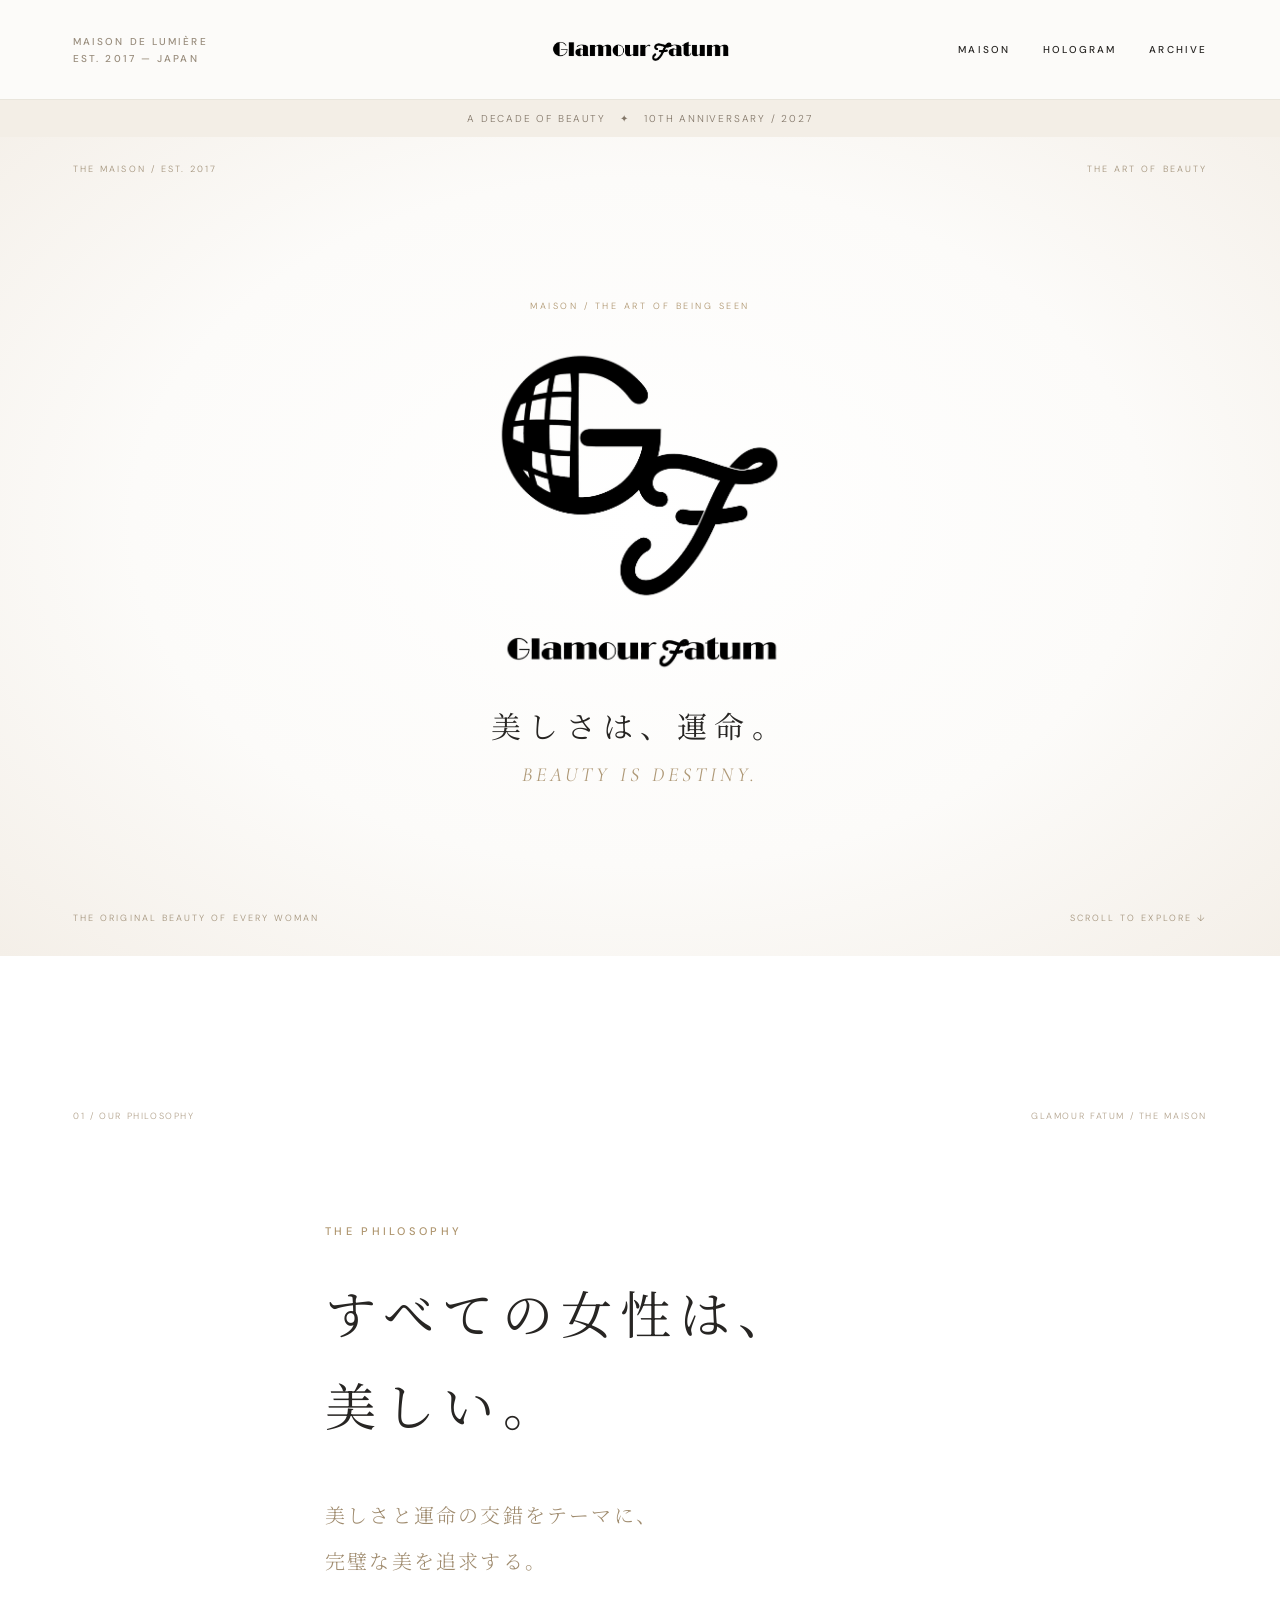
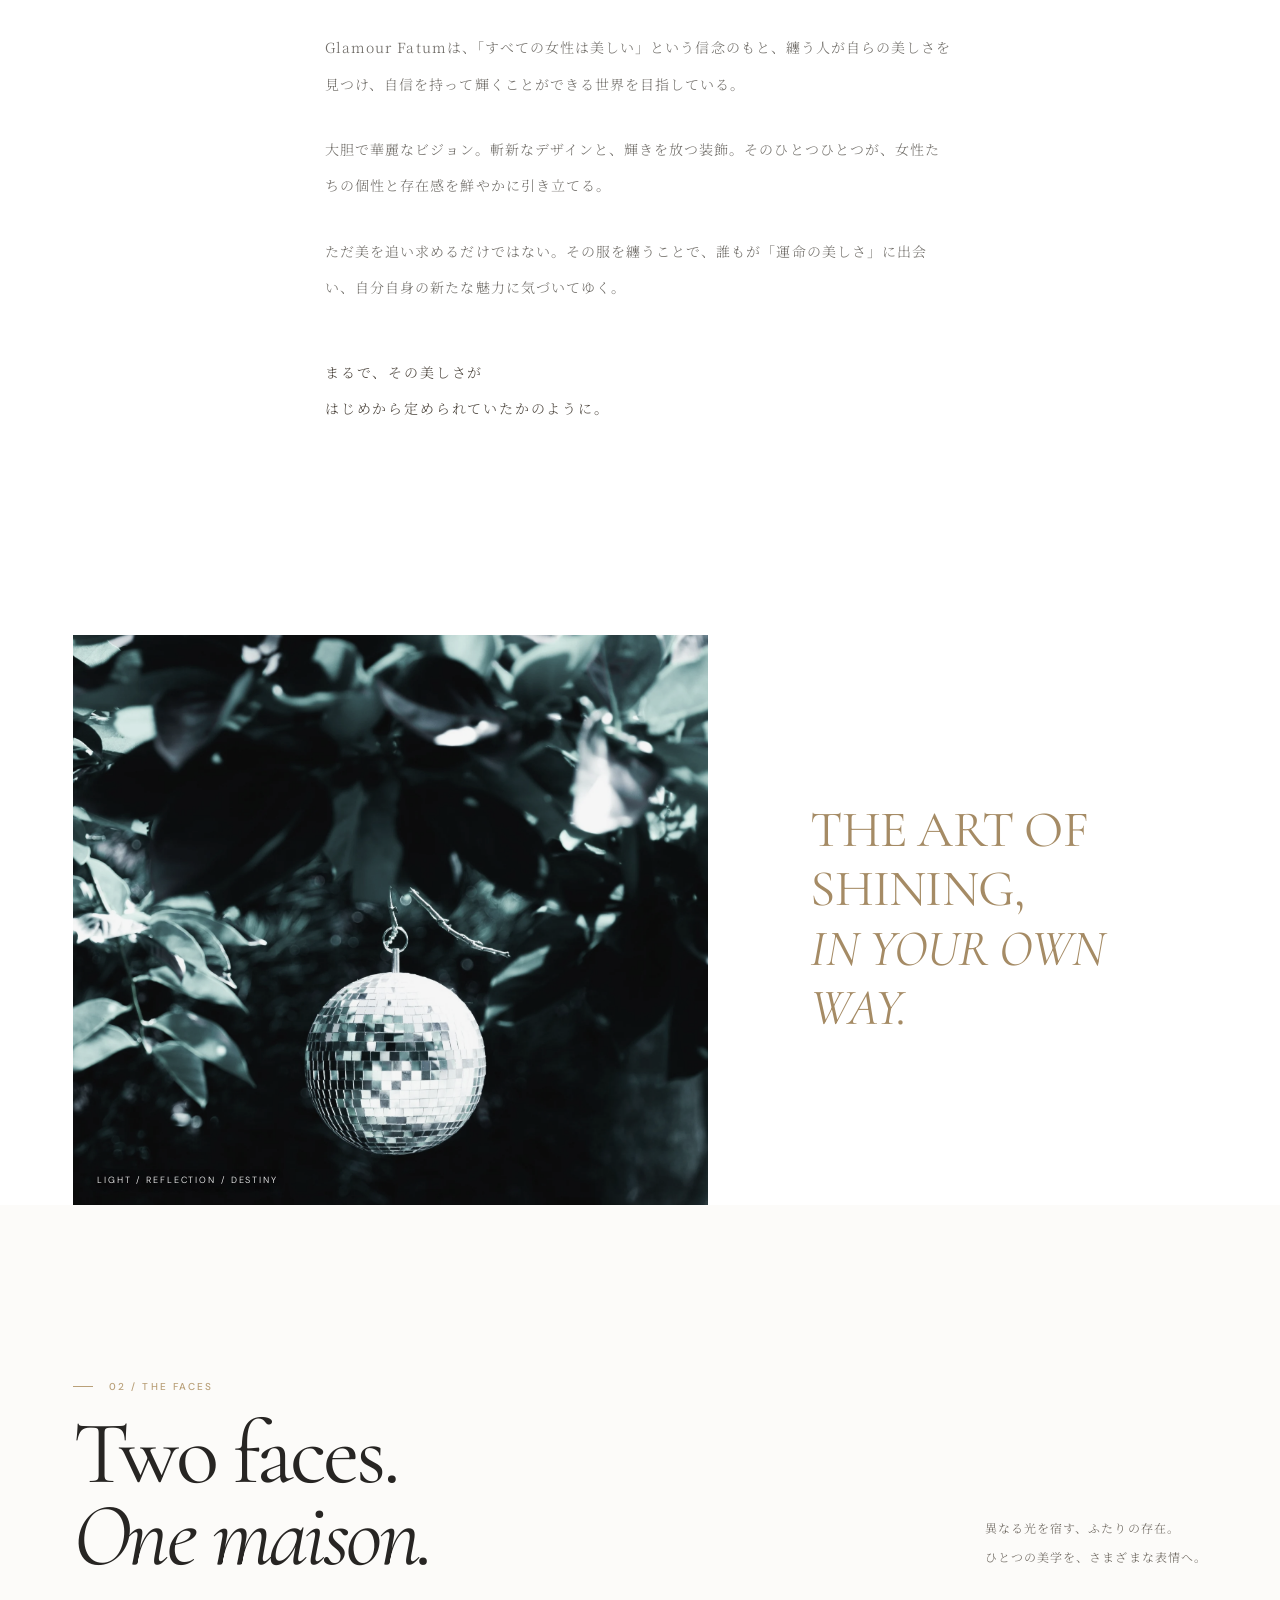
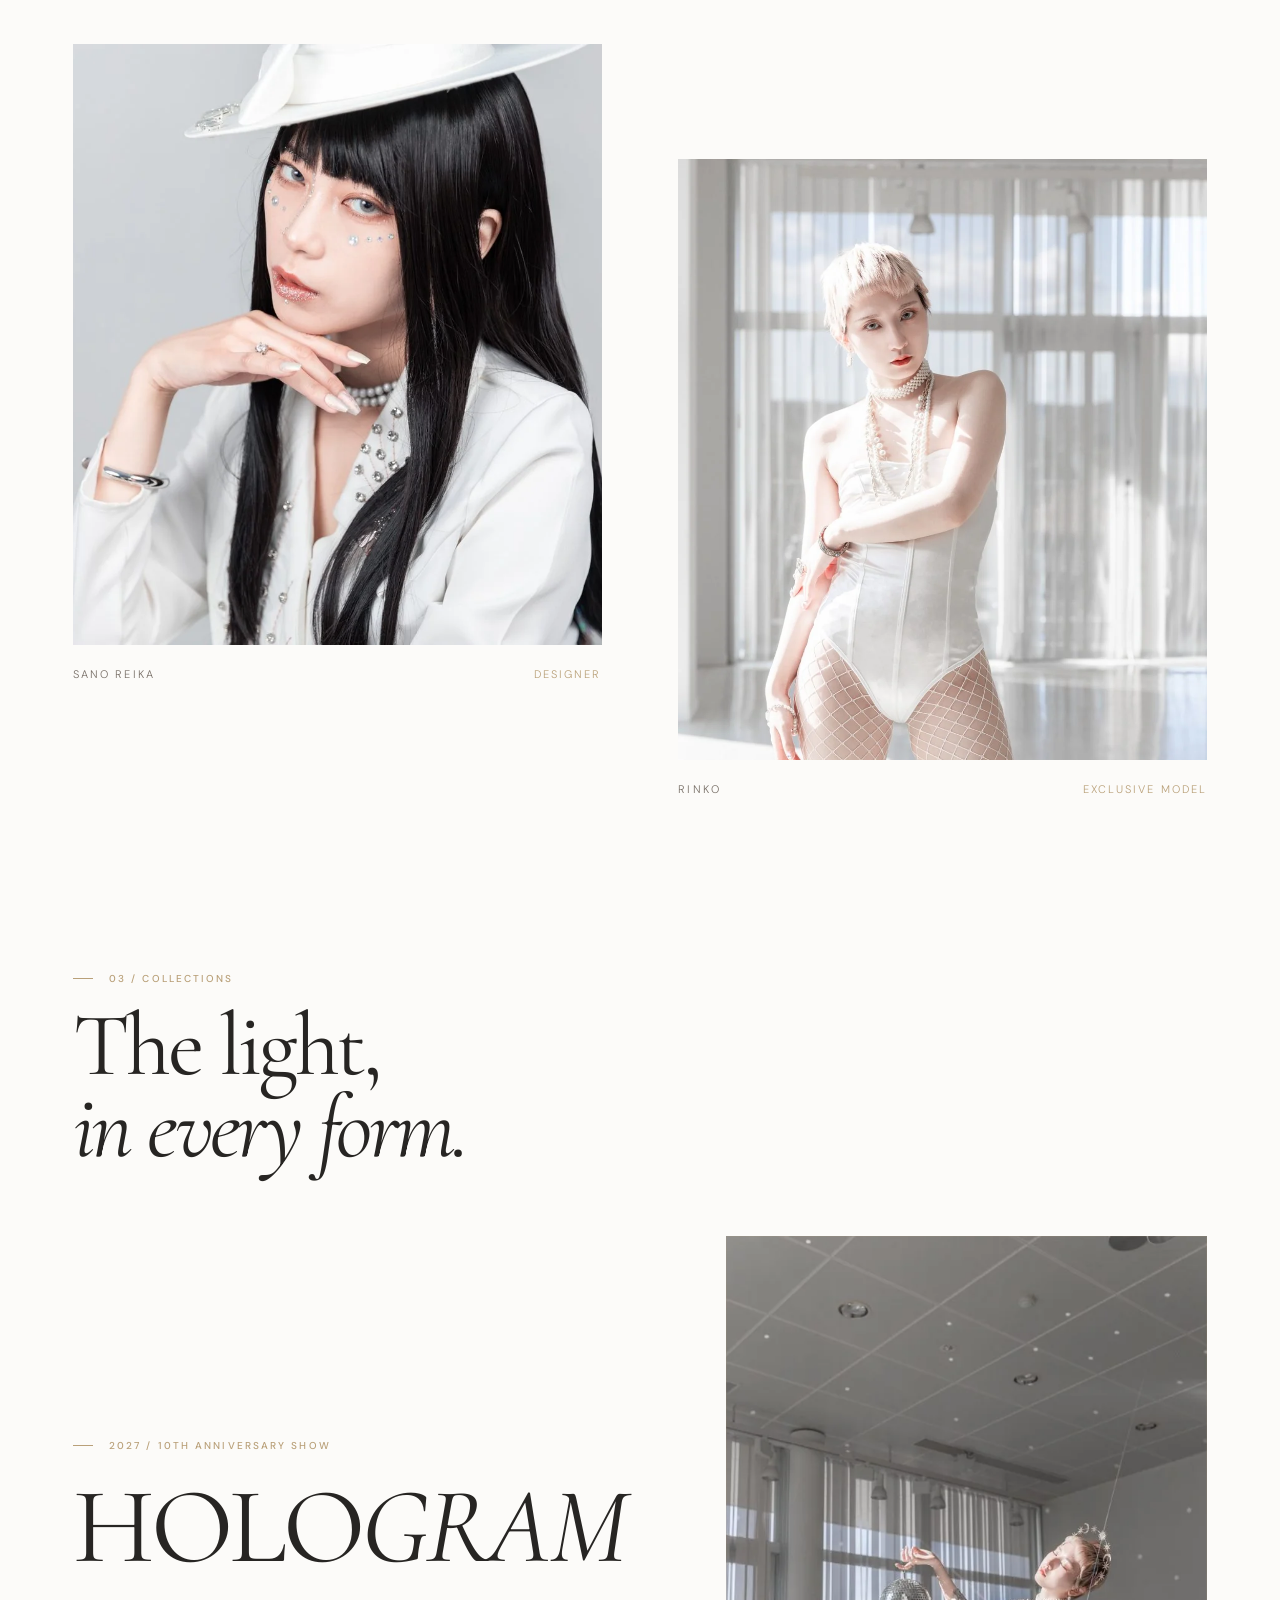
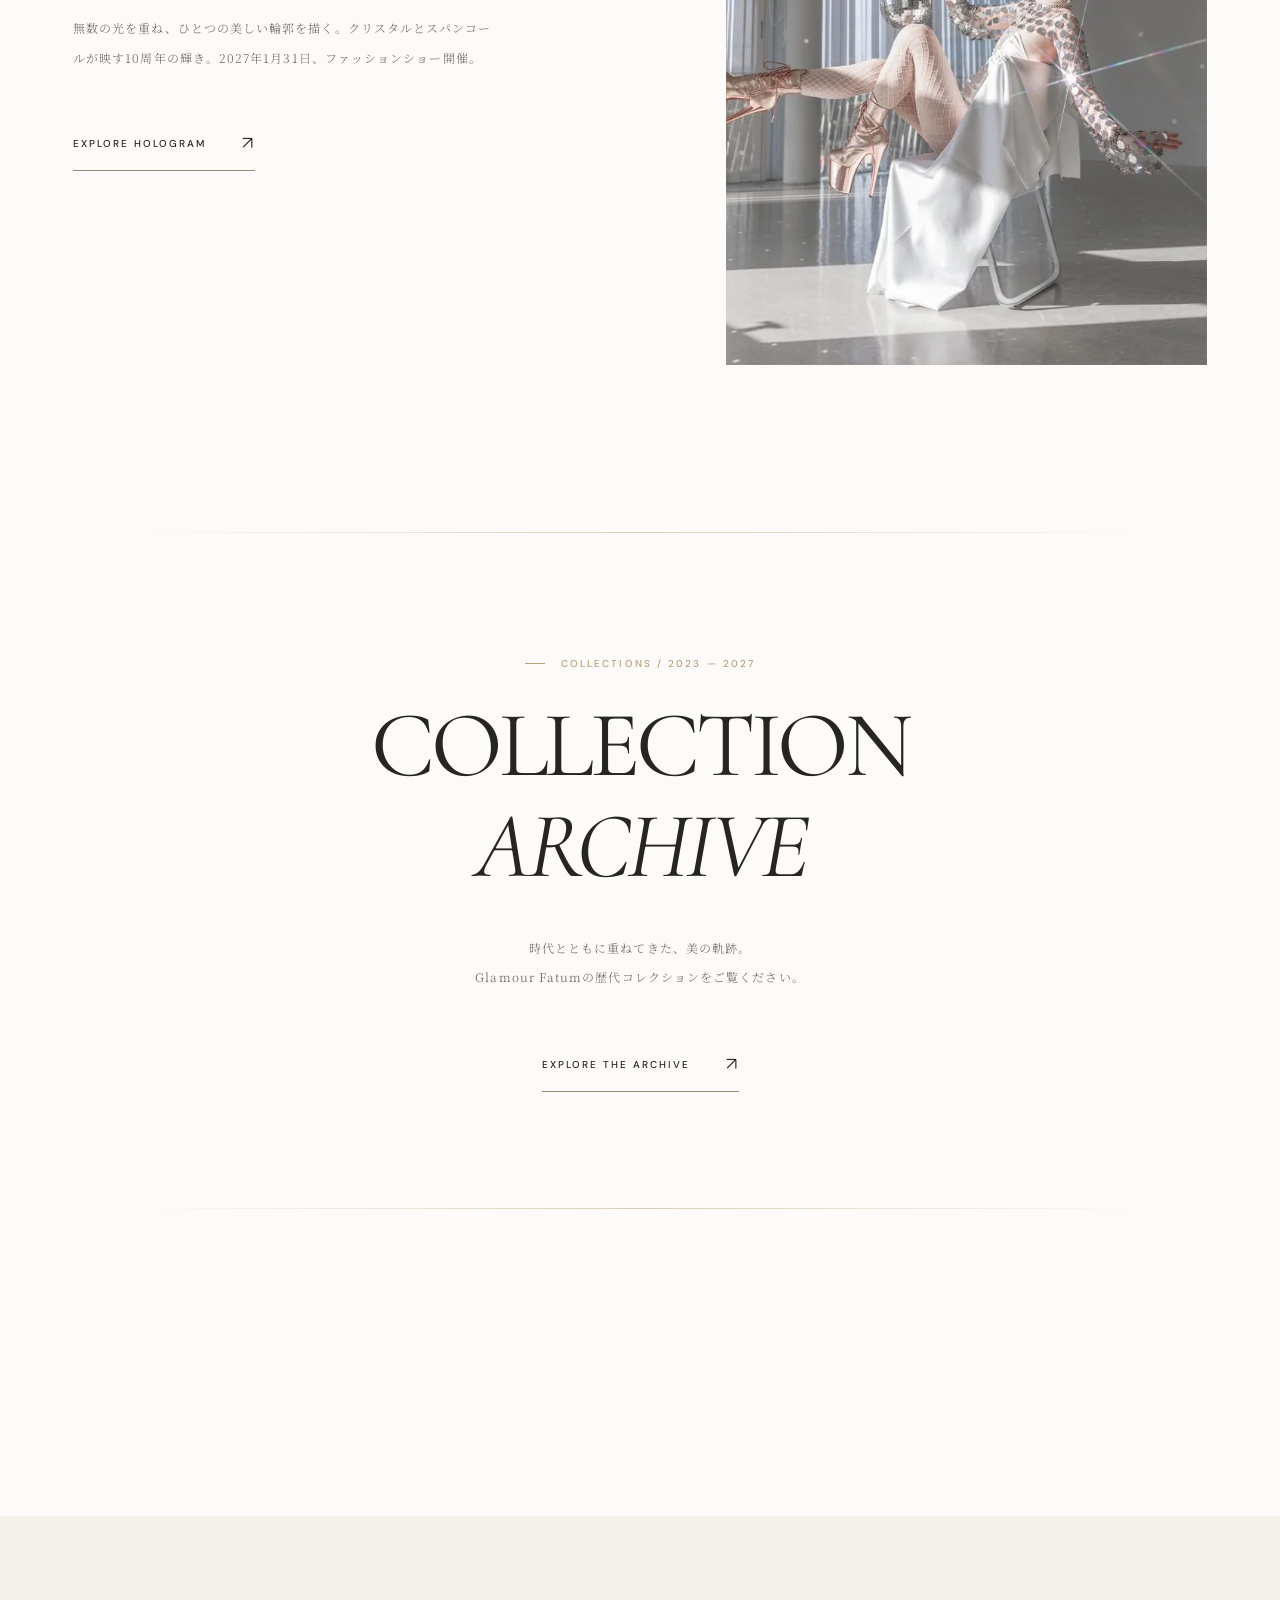
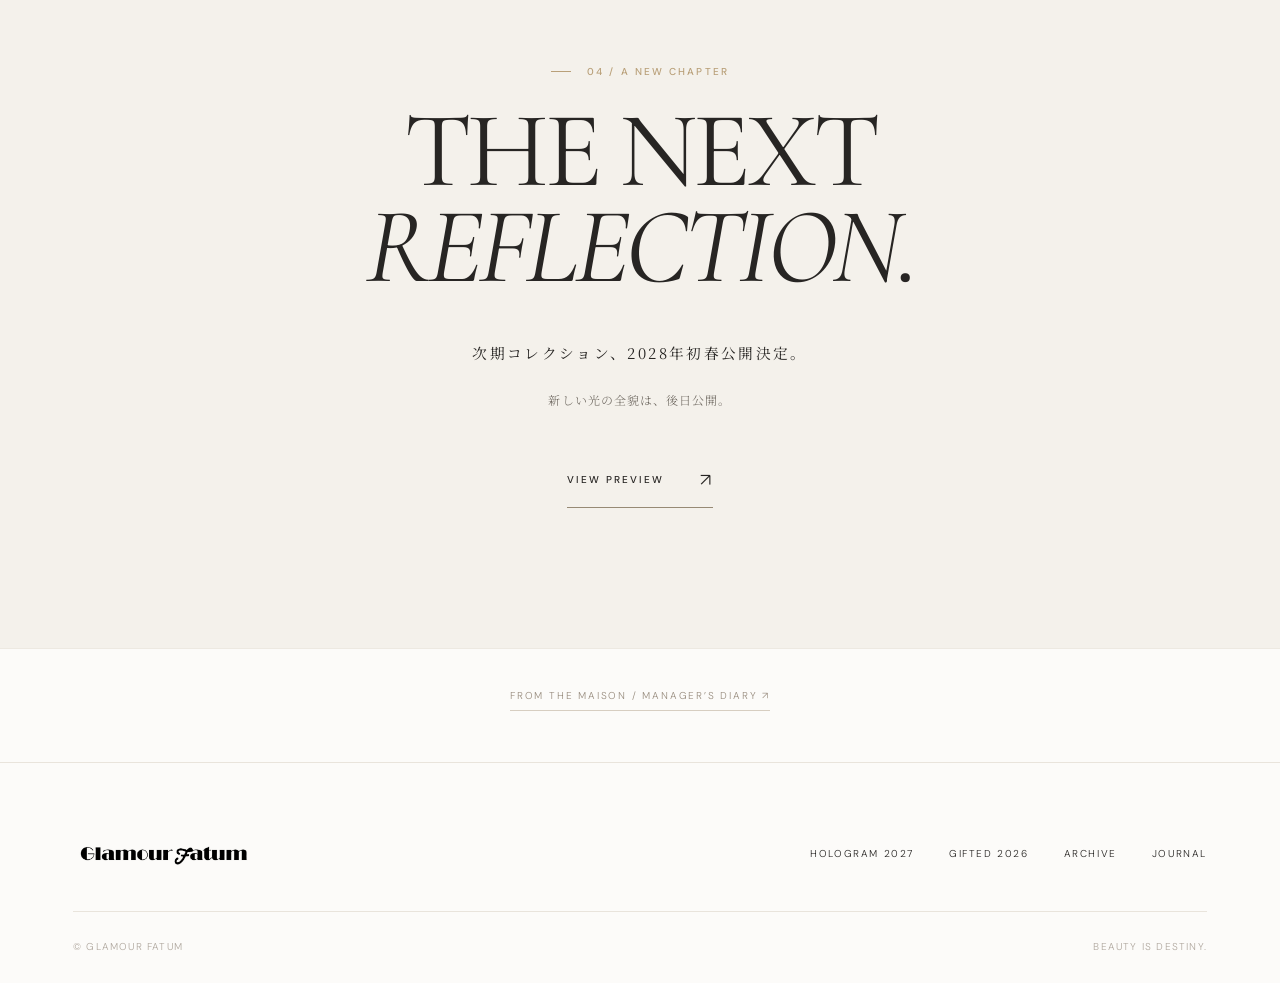
==== commit ab0221c5: "Add files via upload" ====
--- a/index.html
+++ b/index.html
@@ -1,9 +1,9 @@
 <!DOCTYPE html>
 
-<html lang="ja"><head><meta charset="utf-8"/><meta content="width=device-width,initial-scale=1" name="viewport"/><meta content="#fcfbf9" name="theme-color"/><meta content="Glamour Fatum 公式ブランドサイト。美しさは、運命。" name="description"/><title>MAISON | Glamour Fatum</title><link href="images/logo_full.png" rel="icon"/><link href="style.css" rel="stylesheet"/></head><body><div class="page"><header class="site-header"><div class="header-side">MAISON DE LUMIÈRE<br/>EST. 2017 — JAPAN</div><a aria-label="Glamour Fatum ホーム" class="brand" href="index.html"><img alt="Glamour Fatum ロゴ" src="images/logo_word.png"/></a><nav aria-label="メインメニュー" class="nav"><a href="index.html">MAISON</a><a href="collection.html">HOLOGRAM</a><a href="archive2026.html">ARCHIVE</a></nav></header><div class="strip">A DECADE OF BEAUTY   ✦   10TH ANNIVERSARY / 2027</div><main><section aria-label="Glamour Fatum ブランドの世界観" class="maison-intro">
+<html lang="ja"><head><meta charset="utf-8"/><meta content="width=device-width,initial-scale=1" name="viewport"/><meta content="#fcfbf9" name="theme-color"/><meta content="Glamour Fatum 公式ブランドサイト。美しさは、運命。" name="description"/><title>MAISON | Glamour Fatum</title><link href="logo_full.png" rel="icon"/><link href="style.css" rel="stylesheet"/></head><body><div class="page"><header class="site-header"><div class="header-side">MAISON DE LUMIÈRE<br/>EST. 2017 — JAPAN</div><a aria-label="Glamour Fatum ホーム" class="brand" href="index.html"><img alt="Glamour Fatum ロゴ" src="logo_word.png"/></a><nav aria-label="メインメニュー" class="nav"><a href="index.html">MAISON</a><a href="collection.html">HOLOGRAM</a><a href="archive2026.html">ARCHIVE</a></nav></header><div class="strip">A DECADE OF BEAUTY   ✦   10TH ANNIVERSARY / 2027</div><main><section aria-label="Glamour Fatum ブランドの世界観" class="maison-intro">
 <div class="maison-intro-meta"><span>THE MAISON / EST. 2017</span><span>THE ART OF BEAUTY</span></div>
 <div class="maison-intro-center"><p class="maison-intro-serial">MAISON / THE ART OF BEING SEEN</p>
-<img alt="Glamour Fatum 公式ロゴ" class="maison-intro-logo" src="images/logo_full.png"/>
+<img alt="Glamour Fatum 公式ロゴ" class="maison-intro-logo" src="logo_full.png"/>
 <h1>美しさは、運命。</h1><p class="maison-intro-en">BEAUTY IS DESTINY.</p></div>
 <div class="maison-intro-bottom"><span>THE ORIGINAL BEAUTY OF EVERY WOMAN</span><span>SCROLL TO EXPLORE ↓</span></div>
 </section>
@@ -17,11 +17,11 @@
 <p class="philosophy-ending">まるで、その美しさが<br/>はじめから定められていたかのように。</p></div></div>
 </section>
 <section aria-label="Glamour Fatumの輝きを象徴するイメージカット" class="mirror-editorial">
-<figure class="mirror-photo"><img alt="樹々の間に浮かぶシルバーのミラーボール" loading="lazy" src="images/mirrorball_editorial.webp"/><figcaption>LIGHT / REFLECTION / DESTINY</figcaption></figure>
+<figure class="mirror-photo"><img alt="樹々の間に浮かぶシルバーのミラーボール" loading="lazy" src="mirrorball_editorial.webp"/><figcaption>LIGHT / REFLECTION / DESTINY</figcaption></figure>
 <p class="mirror-caption">THE ART OF SHINING,<br/><em>IN YOUR OWN WAY.</em></p>
 </section>
-<section class="wrap spaced"><div class="section-head"><div><span class="overline">02 / THE FACES</span><h2>Two faces.<br/><em class="italic">One maison.</em></h2></div><p class="small-copy">異なる光を宿す、ふたりの存在。<br/>ひとつの美学を、さまざまな表情へ。</p></div><div class="editorial-pair"><figure><img alt="サノレイカ" src="images/reika_portrait.webp"/><figcaption><span>SANO REIKA</span><span class="caption-sub">DESIGNER</span></figcaption></figure><figure><img alt="RINKO" src="images/rinko_portrait.webp"/><figcaption><span>RINKO</span><span class="caption-sub">EXCLUSIVE MODEL</span></figcaption></figure></div></section>
-<section class="wrap spaced" style="padding-top:0"><div class="section-head"><div><span class="overline">03 / COLLECTIONS</span><h2>The light,<br/><em class="italic">in every form.</em></h2></div></div><div class="collection-feature"><div class="feature-art"><img alt="HOLOGRAMビジュアルのRINKO" src="images/rinko_mirror.webp"/></div><div class="feature-copy"><span class="overline">2027 / 10TH ANNIVERSARY SHOW</span><h2 class="chapter-title">HOLO<em class="italic">GRAM</em></h2><p class="small-copy">無数の光を重ね、ひとつの美しい輪郭を描く。クリスタルとスパンコールが映す10周年の輝き。2027年1月31日、ファッションショー開催。</p><a class="line-link" href="collection.html">EXPLORE HOLOGRAM <span aria-hidden="true">↗</span></a></div></div><div class="archive-feature" aria-label="コレクションアーカイブへのご案内">
+<section class="wrap spaced"><div class="section-head"><div><span class="overline">02 / THE FACES</span><h2>Two faces.<br/><em class="italic">One maison.</em></h2></div><p class="small-copy">異なる光を宿す、ふたりの存在。<br/>ひとつの美学を、さまざまな表情へ。</p></div><div class="editorial-pair"><figure><img alt="サノレイカ" src="reika_portrait.webp"/><figcaption><span>SANO REIKA</span><span class="caption-sub">DESIGNER</span></figcaption></figure><figure><img alt="RINKO" src="rinko_portrait.webp"/><figcaption><span>RINKO</span><span class="caption-sub">EXCLUSIVE MODEL</span></figcaption></figure></div></section>
+<section class="wrap spaced" style="padding-top:0"><div class="section-head"><div><span class="overline">03 / COLLECTIONS</span><h2>The light,<br/><em class="italic">in every form.</em></h2></div></div><div class="collection-feature"><div class="feature-art"><img alt="HOLOGRAMビジュアルのRINKO" src="rinko_mirror.webp"/></div><div class="feature-copy"><span class="overline">2027 / 10TH ANNIVERSARY SHOW</span><h2 class="chapter-title">HOLO<em class="italic">GRAM</em></h2><p class="small-copy">無数の光を重ね、ひとつの美しい輪郭を描く。クリスタルとスパンコールが映す10周年の輝き。2027年1月31日、ファッションショー開催。</p><a class="line-link" href="collection.html">EXPLORE HOLOGRAM <span aria-hidden="true">↗</span></a></div></div><div class="archive-feature" aria-label="コレクションアーカイブへのご案内">
   <div class="archive-feature-rule" aria-hidden="true"></div>
   <div class="archive-feature-content">
     <span class="overline">COLLECTIONS / 2023 — 2027</span>
@@ -32,4 +32,4 @@
   <div class="archive-feature-rule" aria-hidden="true"></div>
 </div></section>
 <section class="coda"><span class="overline">04 / A NEW CHAPTER</span><h2>THE NEXT<br/><em class="italic">REFLECTION.</em></h2><p class="jp">次期コレクション、2028年初春公開決定。</p><p class="small-copy">新しい光の全貌は、後日公開。</p><a class="line-link" href="upcoming.html">VIEW PREVIEW <span aria-hidden="true">↗</span></a></section>
-<aside aria-label="マネージャーの記録" class="journal-understated"><a href="journal.html">FROM THE MAISON  /  MANAGER’S DIARY  ↗</a></aside></main><footer class="site-footer"><a href="index.html"><img alt="Glamour Fatum" class="footer-logo" src="images/logo_word.png"/></a><div class="footer-links"><a href="collection.html">HOLOGRAM 2027</a><a href="gifted.html">GIFTED 2026</a><a href="archive2026.html">ARCHIVE</a><a href="journal.html">JOURNAL</a></div><div class="footer-meta"><span>© GLAMOUR FATUM</span><span>BEAUTY IS DESTINY.</span></div></footer></div></body></html>+<aside aria-label="マネージャーの記録" class="journal-understated"><a href="journal.html">FROM THE MAISON  /  MANAGER’S DIARY  ↗</a></aside></main><footer class="site-footer"><a href="index.html"><img alt="Glamour Fatum" class="footer-logo" src="logo_word.png"/></a><div class="footer-links"><a href="collection.html">HOLOGRAM 2027</a><a href="gifted.html">GIFTED 2026</a><a href="archive2026.html">ARCHIVE</a><a href="journal.html">JOURNAL</a></div><div class="footer-meta"><span>© GLAMOUR FATUM</span><span>BEAUTY IS DESTINY.</span></div></footer></div></body></html>
